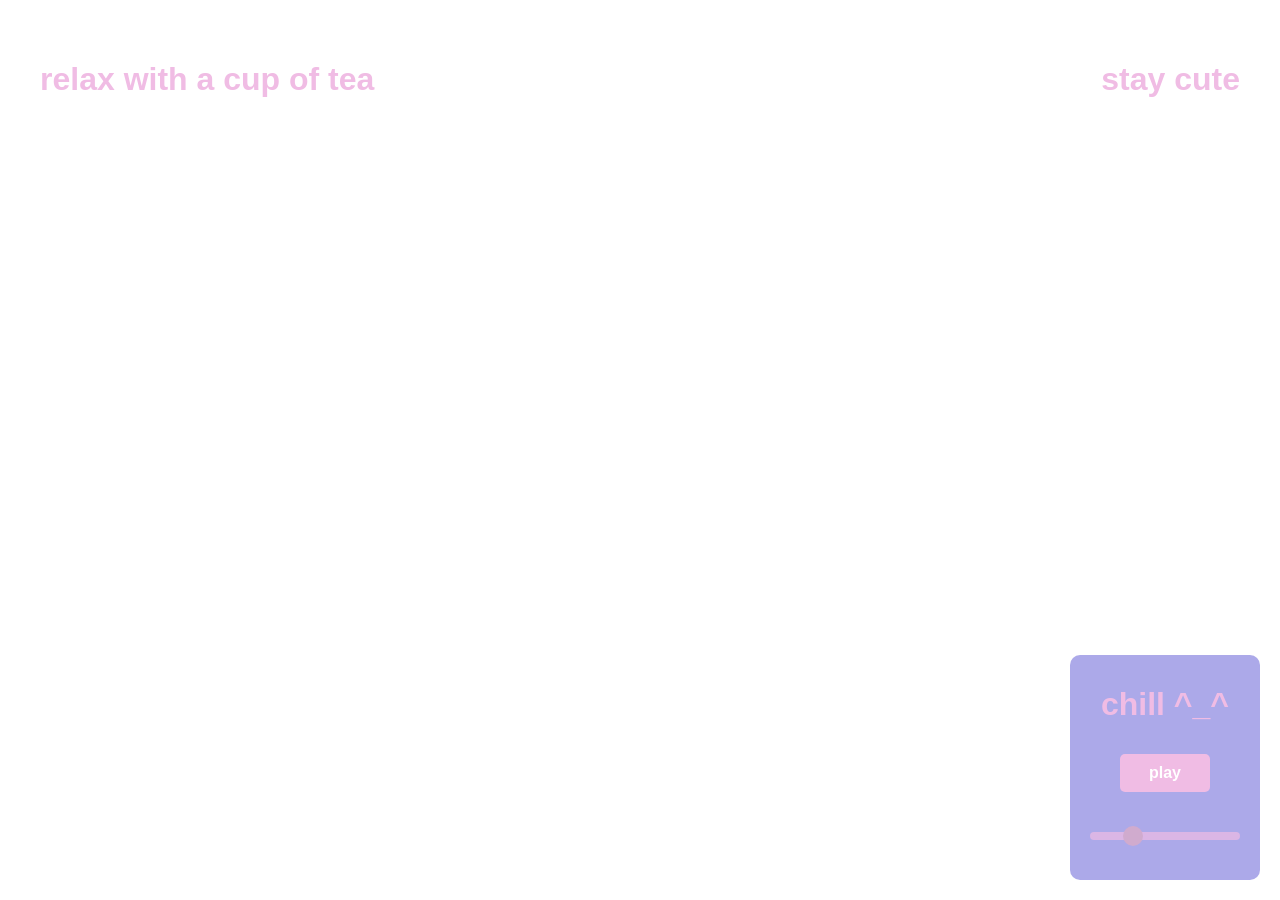
==== index.html @ 467987c0 "Create index.html" ====
<!DOCTYPE html>
<html lang="en">
<head>
    <meta charset="UTF-8">
    <meta name="viewport" content="width=device-width, initial-scale=1.0">
    <title>chill ^_^</title>
    <style>
        body {
            margin: 0;
            padding: 0;
            display: flex;
            justify-content: flex-end;
            align-items: flex-end;
            height: 100vh;
            background: url('https://i.pinimg.com/originals/fd/40/a4/fd40a4b8b151c4e432106576187d03c9.gif') no-repeat center center fixed;
            background-size: cover;
            font-family: Arial, sans-serif;
            color: white;
            box-sizing: border-box;
            position: relative;
        }
        .content {
            text-align: center;
            background: rgba(152, 148, 228, 0.8); 
            padding: 10px 20px 20px 20px; 
            margin: 20px;
            border-radius: 10px;
            display: flex;
            flex-direction: column;
            align-items: center;
        }
        .overlay-text {
            position: absolute;
            padding: 20px;
            color: #f0bce4;
        }
        .top-left {
            top: 20px;
            left: 20px;
        }
        .top-right {
            top: 20px;
            right: 20px;
        }
        h1 {
            margin-bottom: 20px;
            text-transform: lowercase;
            color: #f0bce4;
        }
        #playPauseBtn {
            width: 70px; 
            padding: 10px;
            border: none;
            border-radius: 5px;
            background-color: #f0bce4;
            color: white;
            font-size: 16px;
            cursor: pointer;
            text-align: center;
        }
        #playPauseBtn:hover {
            background-color: #e0acc4;
        }
        input[type=range] {
            -webkit-appearance: none;
            width: 150px;
            height: 8px;
            background: #f0bce4;
            border-radius: 5px; 
            outline: none;
            opacity: 0.7;
            margin: 20px 0; 
            -webkit-transition: .2s;
            transition: opacity .2s;
        }
        input[type=range]:hover {
            opacity: 1;
        }
        input[type=range]::-webkit-slider-thumb {
            -webkit-appearance: none;
            appearance: none;
            width: 20px;
            height: 20px;
            border-radius: 50%;
            background: #e0acc4;
            cursor: pointer;
        }
        input[type=range]::-moz-range-thumb {
            width: 20px;
            height: 20px;
            border-radius: 50%;
            background: #e0acc4;
            cursor: pointer;
        }
        iframe {
            display: none; 
        }
        @media (max-width: 768px) {
            body {
                justify-content: center; 
                align-items: flex-end; 
            }
            .overlay-text {
                width: 100%;
                text-align: center;
                padding: 10px; 
            }
            .top-right {
                top: 60px; 
                right: 0;
                left: 0;
                margin-top: 10px;
            }
            .top-left {
                right: 0;
                left: 0;
            }
            .content {
                position: absolute;
                bottom: 20px; 
                left: 50%;
                transform: translateX(-60%); 
                padding: 10px 10px 20px 10px; 
            }
        }
    </style>
</head>
<body>
    <div class="overlay-text top-left">
        <h1>relax with a cup of tea</h1>
    </div>
    <div class="overlay-text top-right">
        <h1>stay cute</h1>
    </div>
    <div class="content">
        <h1>chill ^_^</h1>
        <h1 id="playPauseBtn" style="cursor: pointer;">play</h1>
        <input id="volumeSlider" type="range" min="0" max="100" value="25">
        <iframe id="player" width="560" height="315" src="https://www.youtube.com/embed/s6oZ6LJeDws?enablejsapi=1" title="YouTube video player" allow="accelerometer; autoplay; clipboard-write; encrypted-media; gyroscope; picture-in-picture"></iframe>
    </div>

    <script>
        var tag = document.createElement('script');
        tag.src = "https://www.youtube.com/iframe_api";
        var firstScriptTag = document.getElementsByTagName('script')[0];
        firstScriptTag.parentNode.insertBefore(tag, firstScriptTag);

        var player;
        var isPlaying = false;

        function onYouTubeIframeAPIReady() {
            player = new YT.Player('player', {
                events: {
                    'onReady': onPlayerReady
                }
            });
        }

        function onPlayerReady(event) {
            var playPauseButton = document.getElementById("playPauseBtn");
            var volumeSlider = document.getElementById("volumeSlider");

            playPauseButton.addEventListener("click", function() {
                if (isPlaying) {
                    player.pauseVideo();
                    playPauseButton.textContent = "play";
                } else {
                    player.playVideo();
                    playPauseButton.textContent = "pause";
                }
                isPlaying = !isPlaying;
            });

            volumeSlider.addEventListener("input", function() {
                player.setVolume(volumeSlider.value);
            });
        }
    </script>
</body>
</html>
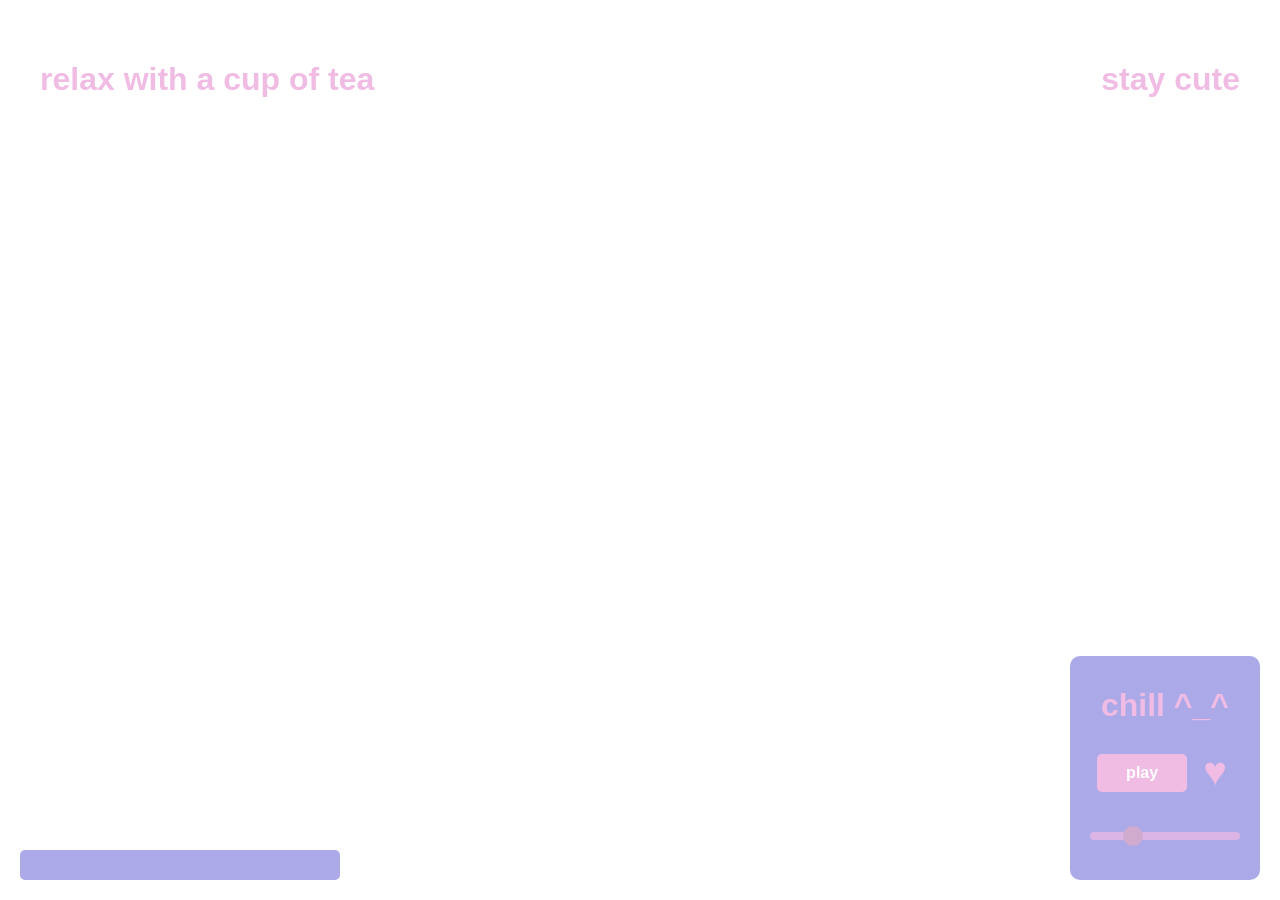
==== commit 9726720e: "Update index.html" ====
--- a/index.html
+++ b/index.html
@@ -46,6 +46,7 @@
             margin-bottom: 20px;
             text-transform: lowercase;
             color: #f0bce4;
+            font-weight: bold;
         }
         #playPauseBtn {
             width: 70px; 
@@ -57,19 +58,32 @@
             font-size: 16px;
             cursor: pointer;
             text-align: center;
+            margin-top: 10px;
         }
         #playPauseBtn:hover {
             background-color: #e0acc4;
+        }
+        #shuffleBtn {
+            font-size: 40px;
+            color: #f0bce4;
+            background: none;
+            border: none;
+            cursor: pointer;
+            margin-left: 10px;
+            padding-bottom: 15px;
+        }
+        #shuffleBtn:hover {
+            color: #e0acc4;
         }
         input[type=range] {
             -webkit-appearance: none;
             width: 150px;
             height: 8px;
             background: #f0bce4;
-            border-radius: 5px; 
+            border-radius: 5px;
             outline: none;
             opacity: 0.7;
-            margin: 20px 0; 
+            margin: 20px 0;
             -webkit-transition: .2s;
             transition: opacity .2s;
         }
@@ -93,20 +107,51 @@
             cursor: pointer;
         }
         iframe {
-            display: none; 
+            display: none;
+        }
+        .marquee-container {
+            position: absolute;
+            bottom: 20px;
+            left: 20px;
+            width: 300px;
+            height: 20px;
+            background: rgba(152, 148, 228, 0.8);
+            color: #f0bce4;
+            padding: 5px 10px;
+            border-radius: 5px;
+            overflow: hidden;
+            white-space: nowrap;
+        }
+        .marquee {
+            display: inline-block;
+            animation: marquee 20s linear infinite;
+            font-size: 16px;
+            font-weight: bold;
+        }
+        .marquee:hover {
+            animation-play-state: paused;
+            cursor: pointer;
+        }
+        @keyframes marquee {
+            0% {
+                transform: translateX(100%);
+            }
+            100% {
+                transform: translateX(-100%);
+            }
         }
         @media (max-width: 768px) {
             body {
-                justify-content: center; 
-                align-items: flex-end; 
+                justify-content: center;
+                align-items: flex-end;
             }
             .overlay-text {
                 width: 100%;
                 text-align: center;
-                padding: 10px; 
+                padding: 10px;
             }
             .top-right {
-                top: 60px; 
+                top: 60px;
                 right: 0;
                 left: 0;
                 margin-top: 10px;
@@ -117,10 +162,16 @@
             }
             .content {
                 position: absolute;
-                bottom: 20px; 
+                bottom: 20px;
                 left: 50%;
-                transform: translateX(-60%); 
-                padding: 10px 10px 20px 10px; 
+                transform: translateX(-55%);
+                padding: 10px 10px 20px 10px;
+            }
+            .marquee-container {
+                bottom: -10px;
+                left: 50%;
+                transform: translateX(-48%);
+                width: calc(100% - 40px);
             }
         }
     </style>
@@ -134,11 +185,16 @@
     </div>
     <div class="content">
         <h1>chill ^_^</h1>
-        <h1 id="playPauseBtn" style="cursor: pointer;">play</h1>
+        <div style="display: flex; align-items: center;">
+            <h1 id="playPauseBtn" style="cursor: pointer;">play</h1>
+            <button id="shuffleBtn">&#9829;</button>
+        </div>
         <input id="volumeSlider" type="range" min="0" max="100" value="25">
-        <iframe id="player" width="560" height="315" src="https://www.youtube.com/embed/s6oZ6LJeDws?enablejsapi=1" title="YouTube video player" allow="accelerometer; autoplay; clipboard-write; encrypted-media; gyroscope; picture-in-picture"></iframe>
-    </div>
-
+        <iframe id="player" width="560" height="315" src="https://www.youtube.com/embed/videoseries?si=zeZ79GLiEkB413gh&amp;list=PLVYMPoFPMt6AmUrMb9AJ2Zss8uFzlE6ZH&enablejsapi=1&loop=1" title="YouTube video player" allow="accelerometer; autoplay; clipboard-write; encrypted-media; gyroscope; picture-in-picture"></iframe>
+    </div>
+    <div class="marquee-container" id="marqueecon">
+        <div class="marquee" id="currentVideoTitle"></div>
+    </div>
     <script>
         var tag = document.createElement('script');
         tag.src = "https://www.youtube.com/iframe_api";
@@ -147,18 +203,29 @@
 
         var player;
         var isPlaying = false;
+        var totalVideos = 0;
+        var playedVideos = [];
 
         function onYouTubeIframeAPIReady() {
             player = new YT.Player('player', {
                 events: {
-                    'onReady': onPlayerReady
+                    'onReady': onPlayerReady,
+                    'onStateChange': onPlayerStateChange
                 }
             });
         }
 
         function onPlayerReady(event) {
             var playPauseButton = document.getElementById("playPauseBtn");
+            var shuffleButton = document.getElementById("shuffleBtn");
             var volumeSlider = document.getElementById("volumeSlider");
+            var currentVideoTitle = document.getElementById("currentVideoTitle");
+
+            
+            totalVideos = player.getPlaylist().length;
+
+            
+            player.setLoop(true);
 
             playPauseButton.addEventListener("click", function() {
                 if (isPlaying) {
@@ -171,9 +238,37 @@
                 isPlaying = !isPlaying;
             });
 
+            shuffleButton.addEventListener("click", function() {
+                
+                if (playedVideos.length === totalVideos) {
+                    playedVideos = []; 
+                }
+                var remainingVideos = Array.from(Array(totalVideos).keys()).filter(i => !playedVideos.includes(i));
+                var randomIndex = remainingVideos[Math.floor(Math.random() * remainingVideos.length)];
+                player.playVideoAt(randomIndex);
+                playedVideos.push(randomIndex);
+            });
+
             volumeSlider.addEventListener("input", function() {
                 player.setVolume(volumeSlider.value);
             });
+
+            marqueecon.addEventListener("click", function() {
+                var videoData = player.getVideoData();
+                var videoUrl = `https://www.youtube.com/watch?v=${videoData.video_id}`;
+                window.open(videoUrl, '_blank');
+            });
+        }
+
+        function onPlayerStateChange(event) {
+            if (event.data == YT.PlayerState.PLAYING && !isPlaying) {
+                isPlaying = true;
+                document.getElementById("playPauseBtn").textContent = "pause";
+            }
+            if (event.data == YT.PlayerState.PLAYING || event.data == YT.PlayerState.PAUSED) {
+                var videoData = player.getVideoData();
+                document.getElementById("currentVideoTitle").textContent = videoData.title;
+            }
         }
     </script>
 </body>
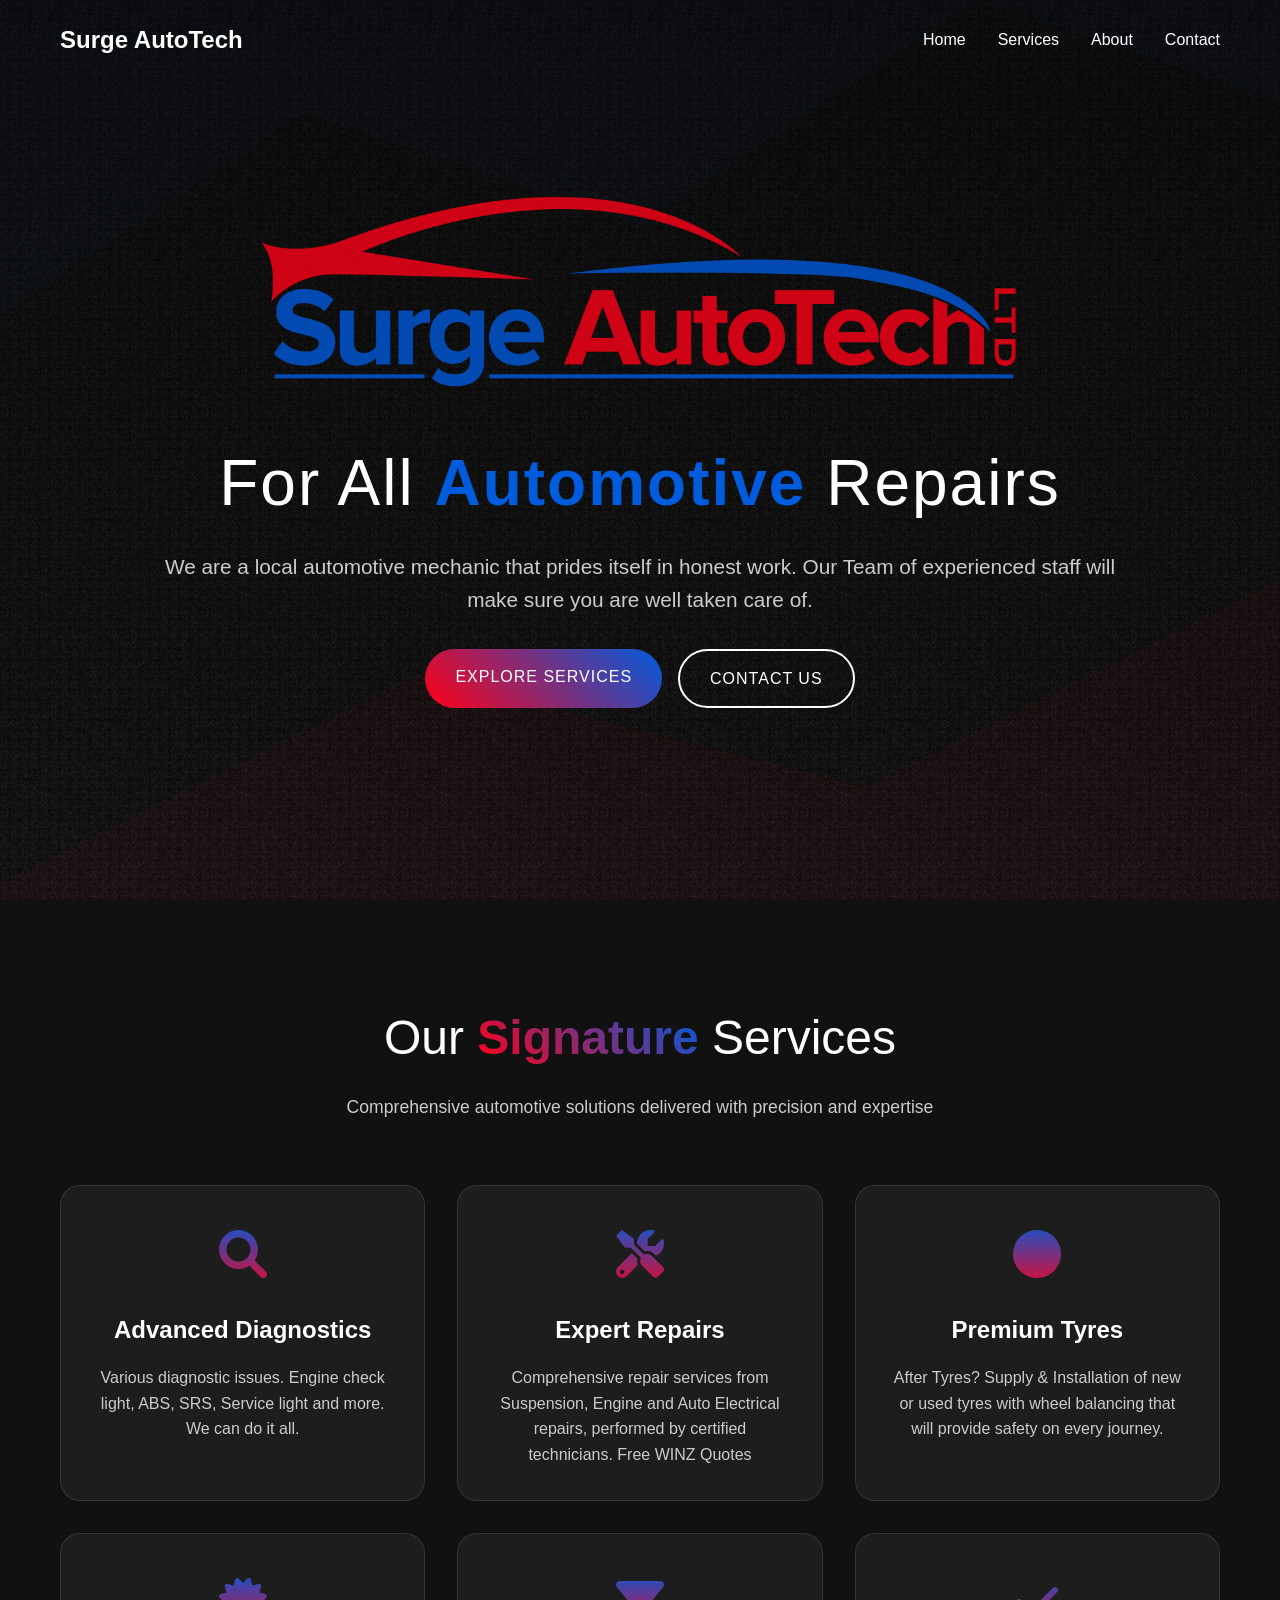
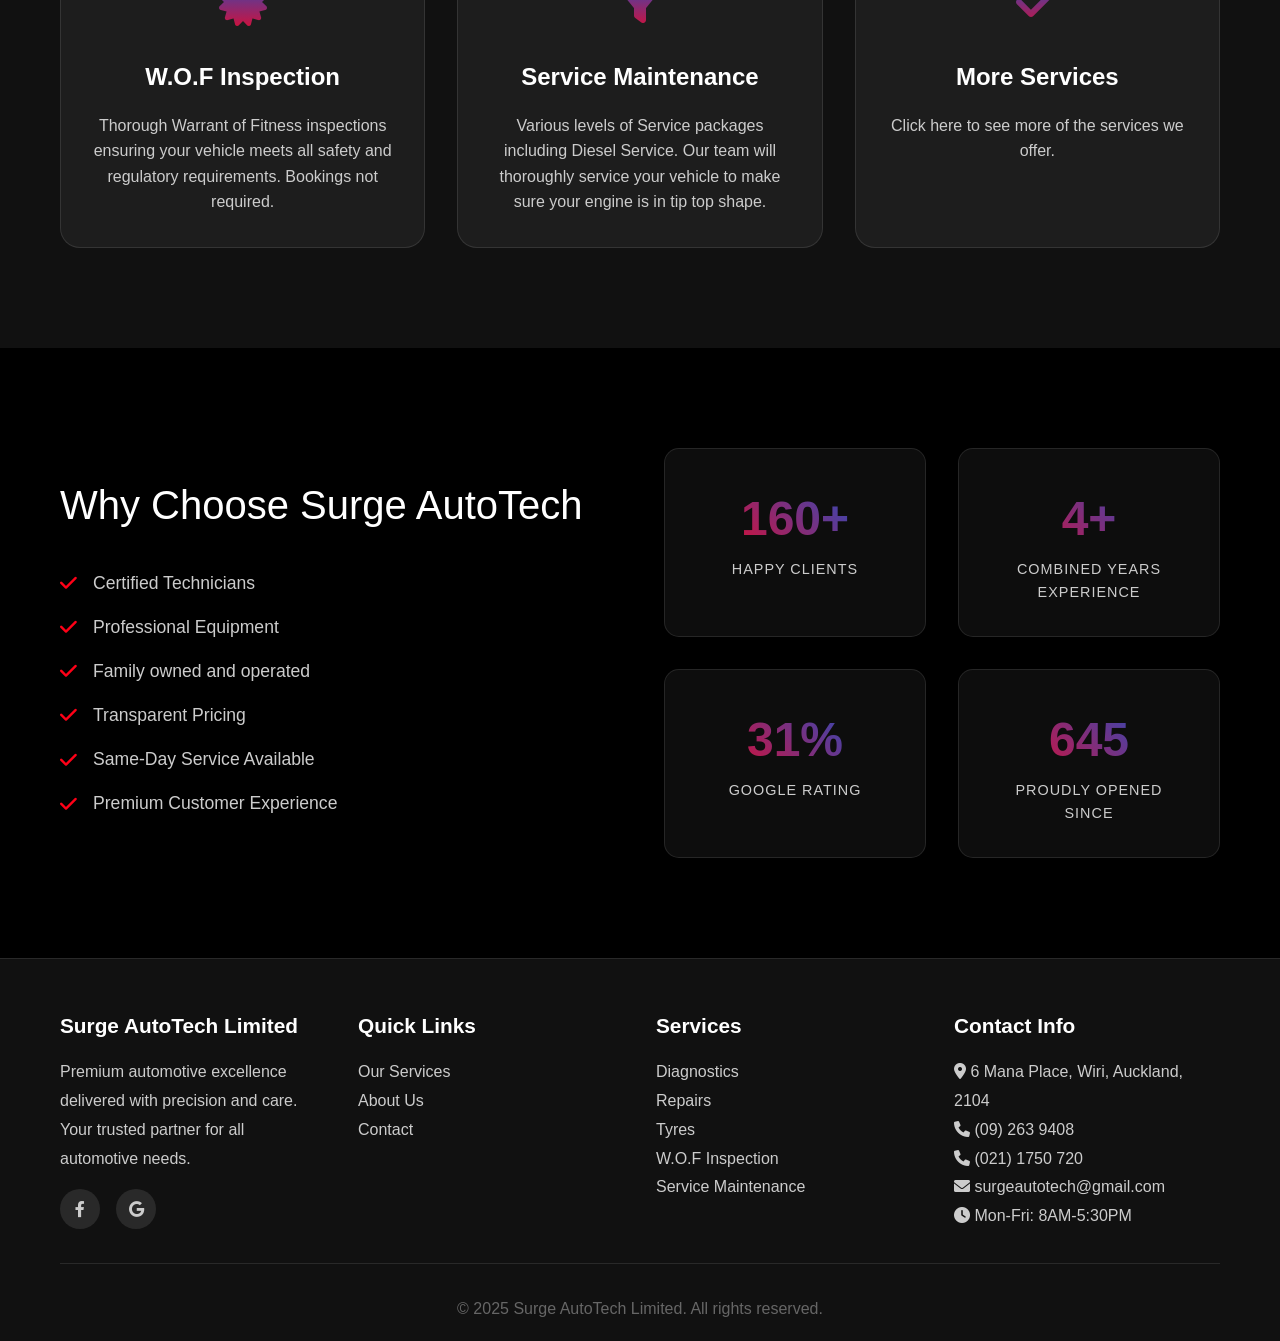
==== commit b2d564a0: "Add files via upload" ====
--- a/index.html
+++ b/index.html
@@ -3,273 +3,823 @@
 <head>
     <meta charset="UTF-8">
     <meta name="viewport" content="width=device-width, initial-scale=1.0">
-    <title>chill ^_^</title>
+    <title>Surge AutoTech Limited</title>
+    <link href="https://cdnjs.cloudflare.com/ajax/libs/font-awesome/6.0.0/css/all.min.css" rel="stylesheet">
     <style>
-        body {
+        * {
             margin: 0;
             padding: 0;
+            box-sizing: border-box;
+        }
+
+        body {
+            font-family: 'Arial', sans-serif;
+            line-height: 1.6;
+            color: #333;
+            background: #000;
+            overflow-x: hidden;
+        }
+
+        /* Header & Navigation */
+        .header {
+            position: fixed;
+            top: 0;
+            width: 100%;
+            z-index: 1000;
+            transition: all 0.3s ease;
+        }
+
+        .header.scrolled {
+            backdrop-filter: blur(10px);
+            box-shadow: 0 2px 20px rgba(255, 0, 23, 0.3);
+        }
+
+        .nav-container {
+            max-width: 1200px;
+            margin: 0 auto;
+            padding: 0 20px;
             display: flex;
-            justify-content: flex-end;
-            align-items: flex-end;
+            justify-content: space-between;
+            align-items: center;
+            height: 80px;
+        }
+
+        .logo {
+            font-size: 1.5rem;
+            font-weight: bold;
+            color: #fff;
+            text-decoration: none;
+            background:#FFFFFF;
+            -webkit-background-clip: text;
+            -webkit-text-fill-color: transparent;
+            background-clip: text;
+        }
+
+        .nav-menu {
+            display: flex;
+            list-style: none;
+            gap: 2rem;
+            transition: all 0.3s ease;
+        }
+
+        .nav-menu a {
+            color: #fff;
+            text-decoration: none;
+            font-weight: 500;
+            transition: all 0.3s ease;
+            position: relative;
+        }
+
+        .nav-menu a:hover {
+            color: #ff0017;
+        }
+
+        .nav-menu a::after {
+            content: '';
+            position: absolute;
+            bottom: -5px;
+            left: 0;
+            width: 0;
+            height: 2px;
+            background: linear-gradient(45deg, #ff0017, #005bdd);
+            transition: width 0.3s ease;
+        }
+
+        .nav-menu a:hover::after {
+            width: 100%;
+        }
+
+        .mobile-menu-btn {
+            display: none;
+            color: #fff;
+            font-size: 1.5rem;
+            cursor: pointer;
+            z-index: 1001;
+        }
+
+        /* Hero Section */
+
+        .hero {
             height: 100vh;
-            background: url('https://i.pinimg.com/originals/fd/40/a4/fd40a4b8b151c4e432106576187d03c9.gif') no-repeat center center fixed;
-            background-size: cover;
-            font-family: Arial, sans-serif;
-            color: white;
-            box-sizing: border-box;
+            background: 
+                linear-gradient(rgba(0, 0, 0, 0.7), rgba(0, 0, 0, 0.5)),
+                url('data:image/svg+xml,<svg xmlns="http://www.w3.org/2000/svg" width="200" height="200"><defs><filter id="noise"><feTurbulence type="turbulence" baseFrequency="0.9" numOctaves="4" stitchTiles="stitch"/><feColorMatrix type="saturate" values="0"/></filter></defs><rect width="100%" height="100%" filter="url(%23noise)" opacity="0.5"/></svg>'),
+                url('data:image/svg+xml,<svg xmlns="http://www.w3.org/2000/svg" viewBox="0 0 1200 800"><rect fill="%23111" width="1200" height="800"/><polygon fill="%23ff0017" opacity="0.1" points="0,800 400,600 800,700 1200,500 1200,800"/><polygon fill="%23005bdd" opacity="0.1" points="0,300 300,100 600,200 900,0 1200,100 1200,0 0,0"/></svg>');
+            background-size: cover, 200px 200px, cover;
+            background-position: center, 0 0, center;
+            background-repeat: no-repeat, repeat, no-repeat;
+            display: flex;
+            align-items: center;
+            justify-content: center;
+            text-align: center;
             position: relative;
         }
-        .content {
+
+        .hero-content {
+            max-width: 1000px;
+            padding: 0 20px;
+            animation: fadeInUp 1s ease;
+        }
+
+        .hero-logo {
+            width: 765px;
+            height: 200px;
+            max-width: 90%;
+            height: auto;
+            margin-bottom: 2rem;
+            object-fit: contain;
+            opacity: 0.8;
+        }
+
+        .hero h1 {
+            font-size: 4rem;
+            color: #fff;
+            margin-bottom: 1rem;
+            font-weight: 300;
+            letter-spacing: 2px;
+        }
+
+        .hero .highlight {
+            background:#005bdd;
+            -webkit-background-clip: text;
+            -webkit-text-fill-color: transparent;
+            background-clip: text;
+            font-weight: bold;
+        }
+
+        .hero p {
+            font-size: 1.3rem;
+            color: #ccc;
+            margin-bottom: 2rem;
+            font-weight: 300;
+        }
+
+        .cta-buttons {
+            display: flex;
+            gap: 1rem;
+            justify-content: center;
+            flex-wrap: wrap;
+        }
+
+        .btn {
+            padding: 15px 30px;
+            text-decoration: none;
+            font-weight: 500;
+            border-radius: 50px;
+            transition: all 0.3s ease;
+            display: inline-block;
+            text-transform: uppercase;
+            letter-spacing: 1px;
+            position: relative;
+            overflow: hidden;
+        }
+
+        .btn-primary {
+            background: linear-gradient(45deg, #ff0017, #005bdd);
+            color: #fff;
+            border: none;
+        }
+
+        .btn-primary:hover {
+            transform: translateY(-3px);
+            box-shadow: 0 10px 30px rgba(255, 0, 23, 0.4);
+        }
+
+        .btn-secondary {
+            background: transparent;
+            color: #fff;
+            border: 2px solid #fff;
+        }
+
+        .btn-secondary:hover {
+            background: #fff;
+            color: #000;
+            transform: translateY(-3px);
+        }
+
+        /* Services Preview Section */
+        .services-preview {
+            padding: 100px 0;
+            background: #111;
+        }
+
+        .container {
+            max-width: 1200px;
+            margin: 0 auto;
+            padding: 0 20px;
+        }
+
+        .section-title {
             text-align: center;
-            background: rgba(152, 148, 228, 0.8); 
-            padding: 10px 20px 20px 20px; 
-            margin: 20px;
-            border-radius: 10px;
+            margin-bottom: 4rem;
+        }
+
+        .section-title h2 {
+            font-size: 3rem;
+            color: #fff;
+            font-weight: 300;
+            margin-bottom: 1rem;
+        }
+
+        .section-title .highlight {
+            background: linear-gradient(45deg, #ff0017, #005bdd);
+            -webkit-background-clip: text;
+            -webkit-text-fill-color: transparent;
+            background-clip: text;
+            font-weight: bold;
+        }
+
+        .section-title p {
+            color: #ccc;
+            font-size: 1.1rem;
+        }
+
+        .services-grid {
+            display: grid;
+            grid-template-columns: repeat(auto-fit, minmax(280px, 1fr));
+            gap: 2rem;
+            margin-top: 3rem;
+        }
+
+        .service-card {
+            background: rgba(255, 255, 255, 0.05);
+            border-radius: 20px;
+            padding: 2rem;
+            text-align: center;
+            transition: all 0.3s ease;
+            border: 1px solid rgba(255, 255, 255, 0.1);
+            position: relative;
+            overflow: hidden;
+        }
+
+        .service-card::before {
+            content: '';
+            position: absolute;
+            top: 0;
+            left: -100%;
+            width: 100%;
+            height: 100%;
+            background: linear-gradient(90deg, transparent, rgba(255, 0, 23, 0.1), transparent);
+            transition: left 0.5s ease;
+        }
+
+        .service-card:hover::before {
+            left: 100%;
+        }
+
+        .service-card:hover {
+            transform: translateY(-10px);
+            box-shadow: 0 20px 40px rgba(255, 0, 23, 0.2);
+            border-color: rgba(255, 0, 23, 0.3);
+        }
+
+        .service-icon {
+            font-size: 3rem;
+            margin-bottom: 1rem;
+            background: linear-gradient(360deg, #ff0017, #005bdd);
+            -webkit-background-clip: text;
+            -webkit-text-fill-color: transparent;
+            background-clip: text;
+        }
+
+        .service-card h3 {
+            color: #fff;
+            font-size: 1.5rem;
+            margin-bottom: 1rem;
+            font-weight: 600;
+        }
+
+        .service-card p {
+            color: #ccc;
+            line-height: 1.6;
+        }
+
+        /* Features Section */
+        .features {
+            padding: 100px 0;
+            background: #000;
+        }
+
+        .features-grid {
+            display: grid;
+            grid-template-columns: repeat(auto-fit, minmax(300px, 1fr));
+            gap: 3rem;
+            align-items: center;
+        }
+
+        .features-content h2 {
+            font-size: 2.5rem;
+            color: #fff;
+            margin-bottom: 2rem;
+            font-weight: 300;
+        }
+
+        .features-list {
+            list-style: none;
+        }
+
+        .features-list li {
+            color: #ccc;
+            margin-bottom: 1rem;
             display: flex;
-            flex-direction: column;
             align-items: center;
-        }
-        .overlay-text {
-            position: absolute;
-            padding: 20px;
-            color: #f0bce4;
-        }
-        .top-left {
-            top: 20px;
-            left: 20px;
-        }
-        .top-right {
-            top: 20px;
-            right: 20px;
-        }
-        h1 {
-            margin-bottom: 20px;
-            text-transform: lowercase;
-            color: #f0bce4;
+            font-size: 1.1rem;
+        }
+
+        .features-list i {
+            color: #ff0017;
+            margin-right: 1rem;
+            font-size: 1.2rem;
+        }
+
+        .features-visual {
+            text-align: center;
+        }
+
+        .stats-grid {
+            display: grid;
+            grid-template-columns: repeat(2, 1fr);
+            gap: 2rem;
+        }
+
+        .stat-item {
+            text-align: center;
+            padding: 2rem;
+            background: rgba(255, 255, 255, 0.05);
+            border-radius: 15px;
+            border: 1px solid rgba(255, 255, 255, 0.1);
+        }
+
+        .stat-number {
+            font-size: 3rem;
             font-weight: bold;
-        }
-        #playPauseBtn {
-            width: 70px; 
-            padding: 10px;
-            border: none;
-            border-radius: 5px;
-            background-color: #f0bce4;
-            color: white;
-            font-size: 16px;
-            cursor: pointer;
+            background: linear-gradient(45deg, #ff0017, #005bdd);
+            -webkit-background-clip: text;
+            -webkit-text-fill-color: transparent;
+            background-clip: text;
+        }
+
+        .stat-label {
+            color: #ccc;
+            font-size: 0.9rem;
+            text-transform: uppercase;
+            letter-spacing: 1px;
+        }
+
+        /* Footer */
+        .footer {
+            background: #111;
+            padding: 50px 0 20px;
+            border-top: 1px solid rgba(255, 255, 255, 0.1);
+        }
+
+        .footer-content {
+            display: grid;
+            grid-template-columns: repeat(auto-fit, minmax(250px, 1fr));
+            gap: 2rem;
+            margin-bottom: 2rem;
+        }
+
+        .footer-section h3 {
+            color: #fff;
+            margin-bottom: 1rem;
+            font-size: 1.3rem;
+        }
+
+        .footer-section p, .footer-section a {
+            color: #ccc;
+            text-decoration: none;
+            line-height: 1.8;
+        }
+
+        .footer-section a:hover {
+            color: #ff0017;
+        }
+
+        .social-links {
+            display: flex;
+            gap: 1rem;
+            margin-top: 1rem;
+        }
+
+        .social-links a {
+            width: 40px;
+            height: 40px;
+            background: rgba(255, 255, 255, 0.1);
+            border-radius: 50%;
+            display: flex;
+            align-items: center;
+            justify-content: center;
+            transition: all 0.3s ease;
+        }
+
+        .social-links a:hover {
+            background: linear-gradient(45deg, #ff0017, #005bdd);
+            transform: translateY(-3px);
+        }
+
+        .footer-bottom {
             text-align: center;
-            margin-top: 10px;
-        }
-        #playPauseBtn:hover {
-            background-color: #e0acc4;
-        }
-        #shuffleBtn {
-            font-size: 40px;
-            color: #f0bce4;
-            background: none;
-            border: none;
-            cursor: pointer;
-            margin-left: 10px;
-            padding-bottom: 15px;
-        }
-        #shuffleBtn:hover {
-            color: #e0acc4;
-        }
-        input[type=range] {
-            -webkit-appearance: none;
-            width: 150px;
-            height: 8px;
-            background: #f0bce4;
-            border-radius: 5px;
-            outline: none;
-            opacity: 0.7;
-            margin: 20px 0;
-            -webkit-transition: .2s;
-            transition: opacity .2s;
-        }
-        input[type=range]:hover {
-            opacity: 1;
-        }
-        input[type=range]::-webkit-slider-thumb {
-            -webkit-appearance: none;
-            appearance: none;
-            width: 20px;
-            height: 20px;
-            border-radius: 50%;
-            background: #e0acc4;
-            cursor: pointer;
-        }
-        input[type=range]::-moz-range-thumb {
-            width: 20px;
-            height: 20px;
-            border-radius: 50%;
-            background: #e0acc4;
-            cursor: pointer;
-        }
-        iframe {
-            display: none;
-        }
-        .marquee-container {
-            position: absolute;
-            bottom: 20px;
-            left: 20px;
-            width: 300px;
-            height: 20px;
-            background: rgba(152, 148, 228, 0.8);
-            color: #f0bce4;
-            padding: 5px 10px;
-            border-radius: 5px;
-            overflow: hidden;
-            white-space: nowrap;
-        }
-        .marquee {
-            display: inline-block;
-            animation: marquee 20s linear infinite;
-            font-size: 16px;
-            font-weight: bold;
-        }
-        .marquee:hover {
-            animation-play-state: paused;
-            cursor: pointer;
-        }
-        @keyframes marquee {
-            0% {
-                transform: translateX(100%);
-            }
-            100% {
-                transform: translateX(-100%);
-            }
-        }
+            padding-top: 2rem;
+            border-top: 1px solid rgba(255, 255, 255, 0.1);
+            color: #666;
+        }
+
+        /* Animations */
+        @keyframes fadeInUp {
+            from {
+                opacity: 0;
+                transform: translateY(30px);
+            }
+            to {
+                opacity: 1;
+                transform: translateY(0);
+            }
+        }
+
+        /* Mobile Responsiveness */
         @media (max-width: 768px) {
-            body {
-                justify-content: center;
-                align-items: flex-end;
-            }
-            .overlay-text {
-                width: 100%;
+            .mobile-menu-btn {
+                display: block;
+            }
+
+            .nav-menu {
+                position: absolute;
+                top: 80px;
+                left: 0;
+                right: 0;
+                background: rgba(0, 0, 0, 0.98);
+                backdrop-filter: blur(10px);
+                flex-direction: column;
+                padding: 20px;
+                gap: 0;
+                border-top: 1px solid rgba(255, 255, 255, 0.1);
+                transform: translateY(-100%);
+                opacity: 0;
+                visibility: hidden;
+                transition: all 0.3s ease;
+            }
+
+            .nav-menu.active {
+                transform: translateY(0);
+                opacity: 1;
+                visibility: visible;
+            }
+
+            .nav-menu li {
+                margin: 0;
+                border-bottom: 1px solid rgba(255, 255, 255, 0.1);
+            }
+
+            .nav-menu li:last-child {
+                border-bottom: none;
+            }
+
+            .nav-menu li a {
+                display: block;
+                padding: 15px 0;
+                font-size: 1.1rem;
+            }
+
+            .hero h1 {
+                font-size: 2.5rem;
+            }
+
+            .hero p {
+                font-size: 1.1rem;
+            }
+
+            .section-title h2 {
+                font-size: 2rem;
+            }
+
+            .cta-buttons {
+                flex-direction: column;
+                align-items: center;
+            }
+
+            .btn {
+                width: 250px;
                 text-align: center;
-                padding: 10px;
-            }
-            .top-right {
-                top: 60px;
-                right: 0;
-                left: 0;
-                margin-top: 10px;
-            }
-            .top-left {
-                right: 0;
-                left: 0;
-            }
-            .content {
-                position: absolute;
-                bottom: 20px;
-                left: 50%;
-                transform: translateX(-55%);
-                padding: 10px 10px 20px 10px;
-            }
-            .marquee-container {
-                bottom: -10px;
-                left: 50%;
-                transform: translateX(-48%);
-                width: calc(100% - 40px);
+            }
+
+            .stats-grid {
+                grid-template-columns: 1fr;
+            }
+
+            .hero-logo {
+                width: 80%;
+                max-width: 400px;
+                margin-bottom: 1.5rem;
+            }
+        }
+
+        @media (max-width: 480px) {
+            .nav-container {
+                padding: 0 15px;
+            }
+
+            .hero h1 {
+                font-size: 2rem;
+            }
+
+            .service-card, .stat-item {
+                padding: 1.5rem;
             }
         }
     </style>
 </head>
 <body>
-    <div class="overlay-text top-left">
-        <h1>relax with a cup of tea</h1>
-    </div>
-    <div class="overlay-text top-right">
-        <h1>stay cute</h1>
-    </div>
-    <div class="content">
-        <h1>chill ^_^</h1>
-        <div style="display: flex; align-items: center;">
-            <h1 id="playPauseBtn" style="cursor: pointer;">play</h1>
-            <button id="shuffleBtn">&#9829;</button>
+    <!-- Header -->
+    <header class="header" id="header">
+        <nav class="nav-container">
+            <a href="#home" class="logo">Surge AutoTech</a>
+            <ul class="nav-menu">
+                <li><a href="#home">Home</a></li>
+                <li><a href="services.html">Services</a></li>
+                <li><a href="about.html">About</a></li>
+                <li><a href="contact.html">Contact</a></li>
+            </ul>
+            <div class="mobile-menu-btn">
+                <i class="fas fa-bars"></i>
+            </div>
+        </nav>
+    </header>
+
+    <!-- Hero Section -->
+    <section class="hero" id="home">
+        <div class="hero-content">
+            <img src="logo.png" alt="Surge AutoTech Limited Logo" class="hero-logo">
+            <h1>For All <span class="highlight">Automotive</span> Repairs</h1>
+            <p>We are a local automotive mechanic that prides itself in honest work. Our Team of experienced staff will make sure you are well taken care of.</p>
+            <div class="cta-buttons">
+                <a href="#services" class="btn btn-primary">Explore Services</a>
+                <a href="contact.html" class="btn btn-secondary">Contact Us</a>
+            </div>
         </div>
-        <input id="volumeSlider" type="range" min="0" max="100" value="25">
-        <iframe id="player" width="560" height="315" src="https://www.youtube.com/embed/videoseries?si=zeZ79GLiEkB413gh&amp;list=PLVYMPoFPMt6AmUrMb9AJ2Zss8uFzlE6ZH&enablejsapi=1&loop=1" title="YouTube video player" allow="accelerometer; autoplay; clipboard-write; encrypted-media; gyroscope; picture-in-picture"></iframe>
-    </div>
-    <div class="marquee-container" id="marqueecon">
-        <div class="marquee" id="currentVideoTitle"></div>
-    </div>
+    </section>
+
+    <!-- Services Preview -->
+    <section class="services-preview" id="services">
+        <div class="container">
+            <div class="section-title">
+                <h2>Our <span class="highlight">Signature</span> Services</h2>
+                <p>Comprehensive automotive solutions delivered with precision and expertise</p>
+            </div>
+            
+            <div class="services-grid">
+                <div class="service-card">
+                    <div class="service-icon">
+                        <i class="fas fa-search"></i>
+                    </div>
+                    <h3>Advanced Diagnostics</h3>
+                    <p>Various diagnostic issues. Engine check light, ABS, SRS, Service light and more. We can do it all.</p>
+                </div>
+                
+                <div class="service-card">
+                    <div class="service-icon">
+                        <i class="fas fa-tools"></i>
+                    </div>
+                    <h3>Expert Repairs</h3>
+                    <p>Comprehensive repair services from Suspension, Engine and Auto Electrical repairs, performed by certified technicians. Free WINZ Quotes</p>
+                </div>
+                
+                <div class="service-card">
+                    <div class="service-icon">
+                        <i class="fas fa-circle"></i>
+                    </div>
+                    <h3>Premium Tyres</h3>
+                    <p>After Tyres? Supply & Installation of new or used tyres with wheel balancing that will provide safety on every journey.</p>
+                </div>
+                
+                <div class="service-card">
+                    <div class="service-icon">
+                        <i class="fas fa-certificate"></i>
+                    </div>
+                    <h3>W.O.F Inspection</h3>
+                    <p>Thorough Warrant of Fitness inspections ensuring your vehicle meets all safety and regulatory requirements. Bookings not required.</p>
+                </div>
+                <div class="service-card">
+                    <div class="service-icon">
+                        <i class="fas fa-filter"></i>
+                    </div>
+                    <h3>Service Maintenance</h3>
+                    <p>Various levels of Service packages including Diesel Service. Our team will thoroughly service your vehicle to make sure your engine is in tip top shape.</p>
+                </div>
+                <div class="service-card">
+                    <div class="service-icon">
+                        <i class="fas fa-check"></i>
+                    </div>
+                    <h3><a href="services.html" style="color: inherit; text-decoration: none;">More Services</a></h3>
+                    <p><a href="services.html" style="color: inherit; text-decoration: none;">Click here to see more of the services we offer.</a></p>
+                </div>
+            </div>
+        </div>
+    </section>
+
+    <!-- Features Section -->
+    <section class="features">
+        <div class="container">
+            <div class="features-grid">
+                <div class="features-content">
+                    <h2>Why Choose <span class="highlight">Surge AutoTech</span></h2>
+                    <ul class="features-list">
+                        <li><i class="fas fa-check"></i> Certified Technicians</li>
+                        <li><i class="fas fa-check"></i> Professional Equipment</li>
+                        <li><i class="fas fa-check"></i> Family owned and operated</li>
+                        <li><i class="fas fa-check"></i> Transparent Pricing</li>
+                        <li><i class="fas fa-check"></i> Same-Day Service Available</li>
+                        <li><i class="fas fa-check"></i> Premium Customer Experience</li>
+                    </ul>
+                </div>
+                
+                <div class="features-visual">
+                    <div class="stats-grid">
+                        <div class="stat-item">
+                            <div class="stat-number">500+</div>
+                            <div class="stat-label">Happy Clients</div>
+                        </div>
+                        <div class="stat-item">
+                            <div class="stat-number">15+</div>
+                            <div class="stat-label">Combined Years Experience</div>
+                        </div>
+                        <div class="stat-item">
+                            <div class="stat-number">98%</div>
+                            <div class="stat-label">Google Rating</div>
+                        </div>
+                        <div class="stat-item">
+                            <div class="stat-number">2018</div>
+                            <div class="stat-label">Proudly opened since</div>
+                        </div>
+                    </div>
+                </div>
+            </div>
+        </div>
+    </section>
+
+    <!-- Footer -->
+    <footer class="footer">
+        <div class="container">
+            <div class="footer-content">
+                <div class="footer-section">
+                    <h3>Surge AutoTech Limited</h3>
+                    <p>Premium automotive excellence delivered with precision and care. Your trusted partner for all automotive needs.</p>
+                    <div class="social-links">
+                        <a href="https://www.facebook.com/SurgeAutoTech/"><i class="fab fa-facebook-f"></i></a>
+                        <a href="https://g.co/kgs/To5rhvo"><i class="fab fa-google"></i></a>
+                    </div>
+                </div>
+                
+                <div class="footer-section">
+                    <h3>Quick Links</h3>
+                    <p><a href="services.html">Our Services</a></p>
+                    <p><a href="about.html">About Us</a></p>
+                    <p><a href="contact.html">Contact</a></p>
+                </div>
+                
+                <div class="footer-section">
+                    <h3>Services</h3>
+                    <p><a href="index.html#services">Diagnostics</a></p>
+                    <p><a href="index.html#services">Repairs</a></p>
+                    <p><a href="index.html#services">Tyres</a></p>
+                    <p><a href="index.html#services">W.O.F Inspection</a></p>
+                    <p><a href="index.html#services">Service Maintenance</a></p>
+                </div>
+                
+                <div class="footer-section">
+                    <h3>Contact Info</h3>
+                    <p><i class="fas fa-map-marker-alt"></i> 6 Mana Place, Wiri, Auckland, 2104</p>
+                    <p><i class="fas fa-phone"></i> (09) 263 9408</p>
+                    <p><i class="fas fa-phone"></i> (021) 1750 720</p>
+                    <p><i class="fas fa-envelope"></i> surgeautotech@gmail.com</p>
+                    <p><i class="fas fa-clock"></i> Mon-Fri: 8AM-5:30PM</p>
+                </div>
+            </div>
+            
+            <div class="footer-bottom">
+                <p>&copy; 2025 Surge AutoTech Limited. All rights reserved.</p>
+            </div>
+        </div>
+    </footer>
+
     <script>
-        var tag = document.createElement('script');
-        tag.src = "https://www.youtube.com/iframe_api";
-        var firstScriptTag = document.getElementsByTagName('script')[0];
-        firstScriptTag.parentNode.insertBefore(tag, firstScriptTag);
-
-        var player;
-        var isPlaying = false;
-        var totalVideos = 0;
-        var playedVideos = [];
-
-        function onYouTubeIframeAPIReady() {
-            player = new YT.Player('player', {
-                events: {
-                    'onReady': onPlayerReady,
-                    'onStateChange': onPlayerStateChange
+        // Header scroll effect
+        window.addEventListener('scroll', () => {
+            const header = document.getElementById('header');
+            if (window.scrollY > 100) {
+                header.classList.add('scrolled');
+            } else {
+                header.classList.remove('scrolled');
+            }
+        });
+
+        // Smooth scrolling for navigation links
+        document.querySelectorAll('a[href^="#"]').forEach(anchor => {
+            anchor.addEventListener('click', function (e) {
+                e.preventDefault();
+                const target = document.querySelector(this.getAttribute('href'));
+                if (target) {
+                    target.scrollIntoView({
+                        behavior: 'smooth',
+                        block: 'start'
+                    });
                 }
             });
-        }
-
-        function onPlayerReady(event) {
-            var playPauseButton = document.getElementById("playPauseBtn");
-            var shuffleButton = document.getElementById("shuffleBtn");
-            var volumeSlider = document.getElementById("volumeSlider");
-            var currentVideoTitle = document.getElementById("currentVideoTitle");
-
+        });
+
+        // Fixed Mobile menu toggle
+        const mobileMenuBtn = document.querySelector('.mobile-menu-btn');
+        const navMenu = document.querySelector('.nav-menu');
+
+        if (mobileMenuBtn && navMenu) {
+            mobileMenuBtn.addEventListener('click', () => {
+                navMenu.classList.toggle('active');
+            });
+
+            // Close menu when clicking on a link
+            navMenu.querySelectorAll('a').forEach(link => {
+                link.addEventListener('click', () => {
+                    navMenu.classList.remove('active');
+                });
+            });
+
+            // Close menu when clicking outside
+            document.addEventListener('click', (e) => {
+                if (!mobileMenuBtn.contains(e.target) && !navMenu.contains(e.target)) {
+                    navMenu.classList.remove('active');
+                }
+            });
+        }
+
+        // Service cards hover effects
+        const serviceCards = document.querySelectorAll('.service-card');
+        serviceCards.forEach(card => {
+            card.addEventListener('mouseenter', () => {
+                card.style.transform = 'translateY(-10px) scale(1.02)';
+            });
             
-            totalVideos = player.getPlaylist().length;
-
+            card.addEventListener('mouseleave', () => {
+                card.style.transform = 'translateY(0) scale(1)';
+            });
+        });
+
+        // Stats counter animation
+        const observerOptions = {
+            threshold: 0.5,
+            rootMargin: '0px 0px -100px 0px'
+        };
+
+        const observer = new IntersectionObserver((entries) => {
+            entries.forEach(entry => {
+                if (entry.isIntersecting) {
+                    const statNumbers = entry.target.querySelectorAll('.stat-number');
+                    statNumbers.forEach(stat => {
+                        const finalNumber = stat.textContent;
+                        animateCounter(stat, finalNumber);
+                    });
+                    observer.unobserve(entry.target);
+                }
+            });
+        }, observerOptions);
+
+        const statsSection = document.querySelector('.stats-grid');
+        if (statsSection) {
+            observer.observe(statsSection);
+        }
+
+        function animateCounter(element, finalNumber) {
+            const isPercentage = finalNumber.includes('%');
+            const isPlus = finalNumber.includes('+');
+            const isTime = finalNumber.includes('/');
             
-            player.setLoop(true);
-
-            playPauseButton.addEventListener("click", function() {
-                if (isPlaying) {
-                    player.pauseVideo();
-                    playPauseButton.textContent = "play";
-                } else {
-                    player.playVideo();
-                    playPauseButton.textContent = "pause";
+            let numericValue = parseInt(finalNumber.replace(/[^\d]/g, ''));
+            let current = 0;
+            const increment = numericValue / 50;
+            
+            const timer = setInterval(() => {
+                current += increment;
+                if (current >= numericValue) {
+                    current = numericValue;
+                    clearInterval(timer);
                 }
-                isPlaying = !isPlaying;
-            });
-
-            shuffleButton.addEventListener("click", function() {
                 
-                if (playedVideos.length === totalVideos) {
-                    playedVideos = []; 
-                }
-                var remainingVideos = Array.from(Array(totalVideos).keys()).filter(i => !playedVideos.includes(i));
-                var randomIndex = remainingVideos[Math.floor(Math.random() * remainingVideos.length)];
-                player.playVideoAt(randomIndex);
-                playedVideos.push(randomIndex);
-            });
-
-            volumeSlider.addEventListener("input", function() {
-                player.setVolume(volumeSlider.value);
-            });
-
-            marqueecon.addEventListener("click", function() {
-                var videoData = player.getVideoData();
-                var videoUrl = `https://www.youtube.com/watch?v=${videoData.video_id}`;
-                window.open(videoUrl, '_blank');
-            });
-        }
-
-        function onPlayerStateChange(event) {
-            if (event.data == YT.PlayerState.PLAYING && !isPlaying) {
-                isPlaying = true;
-                document.getElementById("playPauseBtn").textContent = "pause";
-            }
-            if (event.data == YT.PlayerState.PLAYING || event.data == YT.PlayerState.PAUSED) {
-                var videoData = player.getVideoData();
-                document.getElementById("currentVideoTitle").textContent = videoData.title;
-            }
-        }
+                let displayValue = Math.floor(current);
+                if (isPercentage) displayValue += '%';
+                if (isPlus) displayValue += '+';
+                if (isTime) displayValue = finalNumber; // Keep original format for 24/7
+                
+                element.textContent = displayValue;
+            }, 30);
+        }
+
+        // Add loading animation
+        window.addEventListener('load', () => {
+            document.body.style.opacity = '0';
+            document.body.style.transition = 'opacity 0.5s ease';
+            setTimeout(() => {
+                document.body.style.opacity = '1';
+            }, 100);
+        });
     </script>
 </body>
-</html>
+</html>
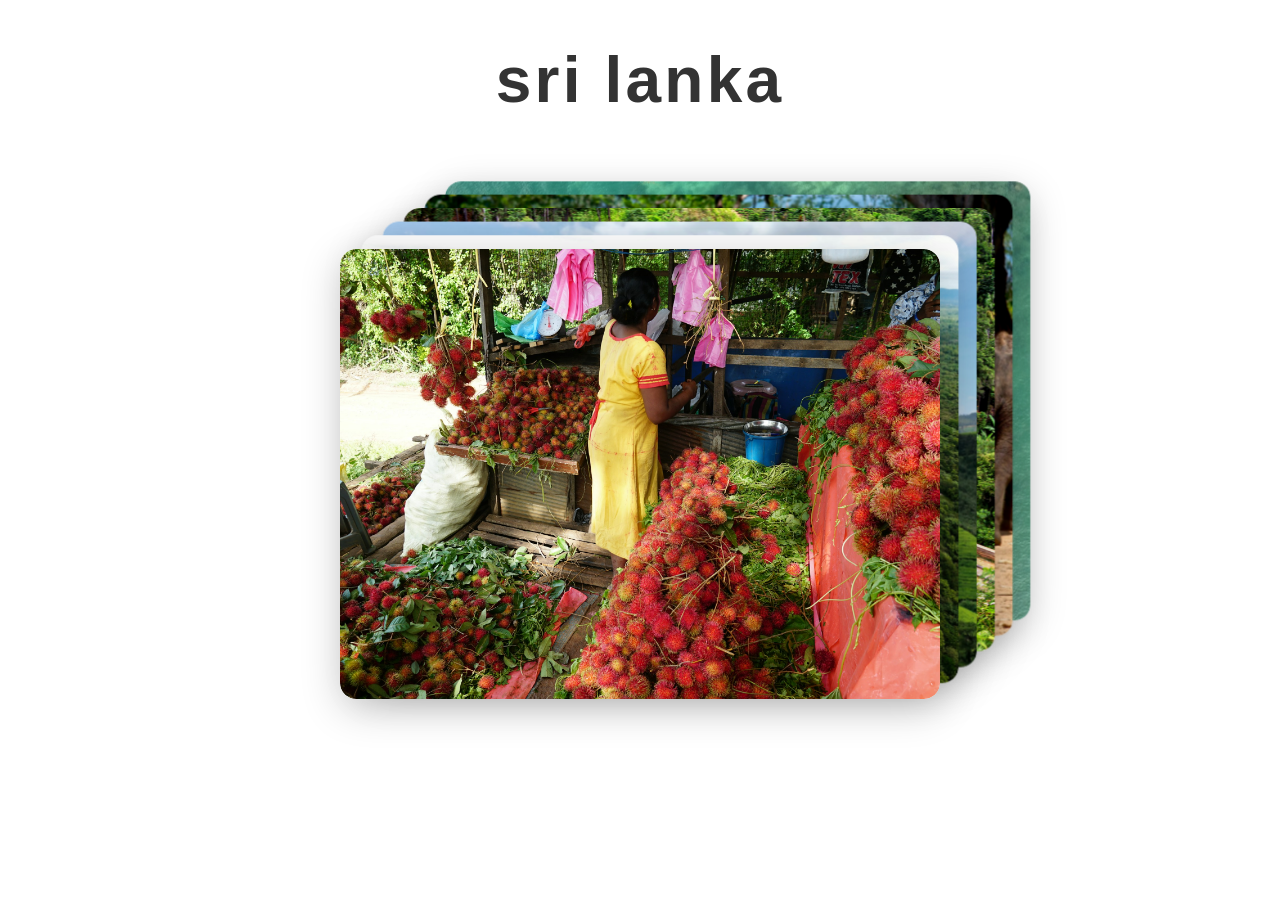
==== commit 097ffe0e: "Add files via upload" ====
--- a/index.html
+++ b/index.html
@@ -1,825 +1,110 @@
 <!DOCTYPE html>
 <html lang="en">
 <head>
-    <meta charset="UTF-8">
-    <meta name="viewport" content="width=device-width, initial-scale=1.0">
-    <title>Surge AutoTech Limited</title>
-    <link href="https://cdnjs.cloudflare.com/ajax/libs/font-awesome/6.0.0/css/all.min.css" rel="stylesheet">
-    <style>
-        * {
-            margin: 0;
-            padding: 0;
-            box-sizing: border-box;
-        }
-
-        body {
-            font-family: 'Arial', sans-serif;
-            line-height: 1.6;
-            color: #333;
-            background: #000;
-            overflow-x: hidden;
-        }
-
-        /* Header & Navigation */
-        .header {
-            position: fixed;
-            top: 0;
-            width: 100%;
-            z-index: 1000;
-            transition: all 0.3s ease;
-        }
-
-        .header.scrolled {
-            backdrop-filter: blur(10px);
-            box-shadow: 0 2px 20px rgba(255, 0, 23, 0.3);
-        }
-
-        .nav-container {
-            max-width: 1200px;
-            margin: 0 auto;
-            padding: 0 20px;
-            display: flex;
-            justify-content: space-between;
-            align-items: center;
-            height: 80px;
-        }
-
-        .logo {
-            font-size: 1.5rem;
-            font-weight: bold;
-            color: #fff;
-            text-decoration: none;
-            background:#FFFFFF;
-            -webkit-background-clip: text;
-            -webkit-text-fill-color: transparent;
-            background-clip: text;
-        }
-
-        .nav-menu {
-            display: flex;
-            list-style: none;
-            gap: 2rem;
-            transition: all 0.3s ease;
-        }
-
-        .nav-menu a {
-            color: #fff;
-            text-decoration: none;
-            font-weight: 500;
-            transition: all 0.3s ease;
-            position: relative;
-        }
-
-        .nav-menu a:hover {
-            color: #ff0017;
-        }
-
-        .nav-menu a::after {
-            content: '';
-            position: absolute;
-            bottom: -5px;
-            left: 0;
-            width: 0;
-            height: 2px;
-            background: linear-gradient(45deg, #ff0017, #005bdd);
-            transition: width 0.3s ease;
-        }
-
-        .nav-menu a:hover::after {
-            width: 100%;
-        }
-
-        .mobile-menu-btn {
-            display: none;
-            color: #fff;
-            font-size: 1.5rem;
-            cursor: pointer;
-            z-index: 1001;
-        }
-
-        /* Hero Section */
-
-        .hero {
-            height: 100vh;
-            background: 
-                linear-gradient(rgba(0, 0, 0, 0.7), rgba(0, 0, 0, 0.5)),
-                url('data:image/svg+xml,<svg xmlns="http://www.w3.org/2000/svg" width="200" height="200"><defs><filter id="noise"><feTurbulence type="turbulence" baseFrequency="0.9" numOctaves="4" stitchTiles="stitch"/><feColorMatrix type="saturate" values="0"/></filter></defs><rect width="100%" height="100%" filter="url(%23noise)" opacity="0.5"/></svg>'),
-                url('data:image/svg+xml,<svg xmlns="http://www.w3.org/2000/svg" viewBox="0 0 1200 800"><rect fill="%23111" width="1200" height="800"/><polygon fill="%23ff0017" opacity="0.1" points="0,800 400,600 800,700 1200,500 1200,800"/><polygon fill="%23005bdd" opacity="0.1" points="0,300 300,100 600,200 900,0 1200,100 1200,0 0,0"/></svg>');
-            background-size: cover, 200px 200px, cover;
-            background-position: center, 0 0, center;
-            background-repeat: no-repeat, repeat, no-repeat;
-            display: flex;
-            align-items: center;
-            justify-content: center;
-            text-align: center;
-            position: relative;
-        }
-
-        .hero-content {
-            max-width: 1000px;
-            padding: 0 20px;
-            animation: fadeInUp 1s ease;
-        }
-
-        .hero-logo {
-            width: 765px;
-            height: 200px;
-            max-width: 90%;
-            height: auto;
-            margin-bottom: 2rem;
-            object-fit: contain;
-            opacity: 0.8;
-        }
-
-        .hero h1 {
-            font-size: 4rem;
-            color: #fff;
-            margin-bottom: 1rem;
-            font-weight: 300;
-            letter-spacing: 2px;
-        }
-
-        .hero .highlight {
-            background:#005bdd;
-            -webkit-background-clip: text;
-            -webkit-text-fill-color: transparent;
-            background-clip: text;
-            font-weight: bold;
-        }
-
-        .hero p {
-            font-size: 1.3rem;
-            color: #ccc;
-            margin-bottom: 2rem;
-            font-weight: 300;
-        }
-
-        .cta-buttons {
-            display: flex;
-            gap: 1rem;
-            justify-content: center;
-            flex-wrap: wrap;
-        }
-
-        .btn {
-            padding: 15px 30px;
-            text-decoration: none;
-            font-weight: 500;
-            border-radius: 50px;
-            transition: all 0.3s ease;
-            display: inline-block;
-            text-transform: uppercase;
-            letter-spacing: 1px;
-            position: relative;
-            overflow: hidden;
-        }
-
-        .btn-primary {
-            background: linear-gradient(45deg, #ff0017, #005bdd);
-            color: #fff;
-            border: none;
-        }
-
-        .btn-primary:hover {
-            transform: translateY(-3px);
-            box-shadow: 0 10px 30px rgba(255, 0, 23, 0.4);
-        }
-
-        .btn-secondary {
-            background: transparent;
-            color: #fff;
-            border: 2px solid #fff;
-        }
-
-        .btn-secondary:hover {
-            background: #fff;
-            color: #000;
-            transform: translateY(-3px);
-        }
-
-        /* Services Preview Section */
-        .services-preview {
-            padding: 100px 0;
-            background: #111;
-        }
-
-        .container {
-            max-width: 1200px;
-            margin: 0 auto;
-            padding: 0 20px;
-        }
-
-        .section-title {
-            text-align: center;
-            margin-bottom: 4rem;
-        }
-
-        .section-title h2 {
-            font-size: 3rem;
-            color: #fff;
-            font-weight: 300;
-            margin-bottom: 1rem;
-        }
-
-        .section-title .highlight {
-            background: linear-gradient(45deg, #ff0017, #005bdd);
-            -webkit-background-clip: text;
-            -webkit-text-fill-color: transparent;
-            background-clip: text;
-            font-weight: bold;
-        }
-
-        .section-title p {
-            color: #ccc;
-            font-size: 1.1rem;
-        }
-
-        .services-grid {
-            display: grid;
-            grid-template-columns: repeat(auto-fit, minmax(280px, 1fr));
-            gap: 2rem;
-            margin-top: 3rem;
-        }
-
-        .service-card {
-            background: rgba(255, 255, 255, 0.05);
-            border-radius: 20px;
-            padding: 2rem;
-            text-align: center;
-            transition: all 0.3s ease;
-            border: 1px solid rgba(255, 255, 255, 0.1);
-            position: relative;
-            overflow: hidden;
-        }
-
-        .service-card::before {
-            content: '';
-            position: absolute;
-            top: 0;
-            left: -100%;
-            width: 100%;
-            height: 100%;
-            background: linear-gradient(90deg, transparent, rgba(255, 0, 23, 0.1), transparent);
-            transition: left 0.5s ease;
-        }
-
-        .service-card:hover::before {
-            left: 100%;
-        }
-
-        .service-card:hover {
-            transform: translateY(-10px);
-            box-shadow: 0 20px 40px rgba(255, 0, 23, 0.2);
-            border-color: rgba(255, 0, 23, 0.3);
-        }
-
-        .service-icon {
-            font-size: 3rem;
-            margin-bottom: 1rem;
-            background: linear-gradient(360deg, #ff0017, #005bdd);
-            -webkit-background-clip: text;
-            -webkit-text-fill-color: transparent;
-            background-clip: text;
-        }
-
-        .service-card h3 {
-            color: #fff;
-            font-size: 1.5rem;
-            margin-bottom: 1rem;
-            font-weight: 600;
-        }
-
-        .service-card p {
-            color: #ccc;
-            line-height: 1.6;
-        }
-
-        /* Features Section */
-        .features {
-            padding: 100px 0;
-            background: #000;
-        }
-
-        .features-grid {
-            display: grid;
-            grid-template-columns: repeat(auto-fit, minmax(300px, 1fr));
-            gap: 3rem;
-            align-items: center;
-        }
-
-        .features-content h2 {
-            font-size: 2.5rem;
-            color: #fff;
-            margin-bottom: 2rem;
-            font-weight: 300;
-        }
-
-        .features-list {
-            list-style: none;
-        }
-
-        .features-list li {
-            color: #ccc;
-            margin-bottom: 1rem;
-            display: flex;
-            align-items: center;
-            font-size: 1.1rem;
-        }
-
-        .features-list i {
-            color: #ff0017;
-            margin-right: 1rem;
-            font-size: 1.2rem;
-        }
-
-        .features-visual {
-            text-align: center;
-        }
-
-        .stats-grid {
-            display: grid;
-            grid-template-columns: repeat(2, 1fr);
-            gap: 2rem;
-        }
-
-        .stat-item {
-            text-align: center;
-            padding: 2rem;
-            background: rgba(255, 255, 255, 0.05);
-            border-radius: 15px;
-            border: 1px solid rgba(255, 255, 255, 0.1);
-        }
-
-        .stat-number {
-            font-size: 3rem;
-            font-weight: bold;
-            background: linear-gradient(45deg, #ff0017, #005bdd);
-            -webkit-background-clip: text;
-            -webkit-text-fill-color: transparent;
-            background-clip: text;
-        }
-
-        .stat-label {
-            color: #ccc;
-            font-size: 0.9rem;
-            text-transform: uppercase;
-            letter-spacing: 1px;
-        }
-
-        /* Footer */
-        .footer {
-            background: #111;
-            padding: 50px 0 20px;
-            border-top: 1px solid rgba(255, 255, 255, 0.1);
-        }
-
-        .footer-content {
-            display: grid;
-            grid-template-columns: repeat(auto-fit, minmax(250px, 1fr));
-            gap: 2rem;
-            margin-bottom: 2rem;
-        }
-
-        .footer-section h3 {
-            color: #fff;
-            margin-bottom: 1rem;
-            font-size: 1.3rem;
-        }
-
-        .footer-section p, .footer-section a {
-            color: #ccc;
-            text-decoration: none;
-            line-height: 1.8;
-        }
-
-        .footer-section a:hover {
-            color: #ff0017;
-        }
-
-        .social-links {
-            display: flex;
-            gap: 1rem;
-            margin-top: 1rem;
-        }
-
-        .social-links a {
-            width: 40px;
-            height: 40px;
-            background: rgba(255, 255, 255, 0.1);
-            border-radius: 50%;
-            display: flex;
-            align-items: center;
-            justify-content: center;
-            transition: all 0.3s ease;
-        }
-
-        .social-links a:hover {
-            background: linear-gradient(45deg, #ff0017, #005bdd);
-            transform: translateY(-3px);
-        }
-
-        .footer-bottom {
-            text-align: center;
-            padding-top: 2rem;
-            border-top: 1px solid rgba(255, 255, 255, 0.1);
-            color: #666;
-        }
-
-        /* Animations */
-        @keyframes fadeInUp {
-            from {
-                opacity: 0;
-                transform: translateY(30px);
-            }
-            to {
-                opacity: 1;
-                transform: translateY(0);
-            }
-        }
-
-        /* Mobile Responsiveness */
-        @media (max-width: 768px) {
-            .mobile-menu-btn {
-                display: block;
-            }
-
-            .nav-menu {
-                position: absolute;
-                top: 80px;
-                left: 0;
-                right: 0;
-                background: rgba(0, 0, 0, 0.98);
-                backdrop-filter: blur(10px);
-                flex-direction: column;
-                padding: 20px;
-                gap: 0;
-                border-top: 1px solid rgba(255, 255, 255, 0.1);
-                transform: translateY(-100%);
-                opacity: 0;
-                visibility: hidden;
-                transition: all 0.3s ease;
-            }
-
-            .nav-menu.active {
-                transform: translateY(0);
-                opacity: 1;
-                visibility: visible;
-            }
-
-            .nav-menu li {
-                margin: 0;
-                border-bottom: 1px solid rgba(255, 255, 255, 0.1);
-            }
-
-            .nav-menu li:last-child {
-                border-bottom: none;
-            }
-
-            .nav-menu li a {
-                display: block;
-                padding: 15px 0;
-                font-size: 1.1rem;
-            }
-
-            .hero h1 {
-                font-size: 2.5rem;
-            }
-
-            .hero p {
-                font-size: 1.1rem;
-            }
-
-            .section-title h2 {
-                font-size: 2rem;
-            }
-
-            .cta-buttons {
-                flex-direction: column;
-                align-items: center;
-            }
-
-            .btn {
-                width: 250px;
-                text-align: center;
-            }
-
-            .stats-grid {
-                grid-template-columns: 1fr;
-            }
-
-            .hero-logo {
-                width: 80%;
-                max-width: 400px;
-                margin-bottom: 1.5rem;
-            }
-        }
-
-        @media (max-width: 480px) {
-            .nav-container {
-                padding: 0 15px;
-            }
-
-            .hero h1 {
-                font-size: 2rem;
-            }
-
-            .service-card, .stat-item {
-                padding: 1.5rem;
-            }
-        }
-    </style>
+  <meta charset="UTF-8">
+  <meta name="viewport" content="width=device-width, initial-scale=1.0">
+  <meta name="description" content="Sri Lanka 2026 - Interactive cinematic card stack experience">
+  <title>Sri Lanka 2026</title>
+  <link rel="stylesheet" href="css/styles.css">
 </head>
 <body>
-    <!-- Header -->
-    <header class="header" id="header">
-        <nav class="nav-container">
-            <a href="#home" class="logo">Surge AutoTech</a>
-            <ul class="nav-menu">
-                <li><a href="#home">Home</a></li>
-                <li><a href="services.html">Services</a></li>
-                <li><a href="about.html">About</a></li>
-                <li><a href="contact.html">Contact</a></li>
-            </ul>
-            <div class="mobile-menu-btn">
-                <i class="fas fa-bars"></i>
+  <header class="main-header" id="mainHeader">
+    <h1 class="main-title">sri lanka</h1>
+  </header>
+
+  <main class="container">
+    <div class="card-stack" id="cardStack">
+      <article class="card" data-card-index="0">
+        <div class="card-inner">
+          <img src="images/negombo.jpg" alt="Sri Lanka Memory 1" class="card-image">
+          <div class="card-overlay">
+            <h2 class="card-title-center">Negombo</h2>
+            <div class="card-text-bottom">
+              <p class="card-description">Day 1 to Day 3</p>
             </div>
-        </nav>
-    </header>
+          </div>
+        </div>
+      </article>
 
-    <!-- Hero Section -->
-    <section class="hero" id="home">
-        <div class="hero-content">
-            <img src="logo.png" alt="Surge AutoTech Limited Logo" class="hero-logo">
-            <h1>For All <span class="highlight">Automotive</span> Repairs</h1>
-            <p>We are a local automotive mechanic that prides itself in honest work. Our Team of experienced staff will make sure you are well taken care of.</p>
-            <div class="cta-buttons">
-                <a href="#services" class="btn btn-primary">Explore Services</a>
-                <a href="contact.html" class="btn btn-secondary">Contact Us</a>
+      <article class="card" data-card-index="1">
+        <div class="card-inner">
+          <img src="images/sigiriya.jpg" alt="Sri Lanka Memory 2" class="card-image">
+          <div class="card-overlay">
+            <h2 class="card-title-center">Sigiriya</h2>
+            <div class="card-text-bottom">
+              <p class="card-description">Day 3 to Day 6</p>
             </div>
+          </div>
         </div>
-    </section>
+      </article>
 
-    <!-- Services Preview -->
-    <section class="services-preview" id="services">
-        <div class="container">
-            <div class="section-title">
-                <h2>Our <span class="highlight">Signature</span> Services</h2>
-                <p>Comprehensive automotive solutions delivered with precision and expertise</p>
+      <article class="card" data-card-index="2">
+        <div class="card-inner">
+          <img src="images/nuwara.jpg" alt="Sri Lanka Memory 3" class="card-image">
+          <div class="card-overlay">
+            <h2 class="card-title-center">Nuwara Eliya</h2>
+            <div class="card-text-bottom">
+              <p class="card-description">Day 6 to Day 8</p>
             </div>
-            
-            <div class="services-grid">
-                <div class="service-card">
-                    <div class="service-icon">
-                        <i class="fas fa-search"></i>
-                    </div>
-                    <h3>Advanced Diagnostics</h3>
-                    <p>Various diagnostic issues. Engine check light, ABS, SRS, Service light and more. We can do it all.</p>
-                </div>
-                
-                <div class="service-card">
-                    <div class="service-icon">
-                        <i class="fas fa-tools"></i>
-                    </div>
-                    <h3>Expert Repairs</h3>
-                    <p>Comprehensive repair services from Suspension, Engine and Auto Electrical repairs, performed by certified technicians. Free WINZ Quotes</p>
-                </div>
-                
-                <div class="service-card">
-                    <div class="service-icon">
-                        <i class="fas fa-circle"></i>
-                    </div>
-                    <h3>Premium Tyres</h3>
-                    <p>After Tyres? Supply & Installation of new or used tyres with wheel balancing that will provide safety on every journey.</p>
-                </div>
-                
-                <div class="service-card">
-                    <div class="service-icon">
-                        <i class="fas fa-certificate"></i>
-                    </div>
-                    <h3>W.O.F Inspection</h3>
-                    <p>Thorough Warrant of Fitness inspections ensuring your vehicle meets all safety and regulatory requirements. Bookings not required.</p>
-                </div>
-                <div class="service-card">
-                    <div class="service-icon">
-                        <i class="fas fa-filter"></i>
-                    </div>
-                    <h3>Service Maintenance</h3>
-                    <p>Various levels of Service packages including Diesel Service. Our team will thoroughly service your vehicle to make sure your engine is in tip top shape.</p>
-                </div>
-                <div class="service-card">
-                    <div class="service-icon">
-                        <i class="fas fa-check"></i>
-                    </div>
-                    <h3><a href="services.html" style="color: inherit; text-decoration: none;">More Services</a></h3>
-                    <p><a href="services.html" style="color: inherit; text-decoration: none;">Click here to see more of the services we offer.</a></p>
-                </div>
+          </div>
+        </div>
+      </article>
+
+      <article class="card" data-card-index="3">
+        <div class="card-inner">
+          <img src="images/ella.jpg" alt="Sri Lanka Memory 4" class="card-image">
+          <div class="card-overlay">
+            <h2 class="card-title-center">Ella</h2>
+            <div class="card-text-bottom">
+              <p class="card-description">Day 8 to Day 9</p>
             </div>
+          </div>
         </div>
-    </section>
+      </article>
 
-    <!-- Features Section -->
-    <section class="features">
-        <div class="container">
-            <div class="features-grid">
-                <div class="features-content">
-                    <h2>Why Choose <span class="highlight">Surge AutoTech</span></h2>
-                    <ul class="features-list">
-                        <li><i class="fas fa-check"></i> Certified Technicians</li>
-                        <li><i class="fas fa-check"></i> Professional Equipment</li>
-                        <li><i class="fas fa-check"></i> Family owned and operated</li>
-                        <li><i class="fas fa-check"></i> Transparent Pricing</li>
-                        <li><i class="fas fa-check"></i> Same-Day Service Available</li>
-                        <li><i class="fas fa-check"></i> Premium Customer Experience</li>
-                    </ul>
-                </div>
-                
-                <div class="features-visual">
-                    <div class="stats-grid">
-                        <div class="stat-item">
-                            <div class="stat-number">500+</div>
-                            <div class="stat-label">Happy Clients</div>
-                        </div>
-                        <div class="stat-item">
-                            <div class="stat-number">15+</div>
-                            <div class="stat-label">Combined Years Experience</div>
-                        </div>
-                        <div class="stat-item">
-                            <div class="stat-number">98%</div>
-                            <div class="stat-label">Google Rating</div>
-                        </div>
-                        <div class="stat-item">
-                            <div class="stat-number">2018</div>
-                            <div class="stat-label">Proudly opened since</div>
-                        </div>
-                    </div>
-                </div>
+      <article class="card" data-card-index="4">
+        <div class="card-inner">
+          <img src="images/udaw.jpg" alt="Sri Lanka Memory 5" class="card-image">
+          <div class="card-overlay">
+            <h2 class="card-title-center">Udawalawa</h2>
+            <div class="card-text-bottom">
+              <p class="card-description">Day 9 to Day 11</p>
             </div>
+          </div>
         </div>
-    </section>
+      </article>
 
-    <!-- Footer -->
-    <footer class="footer">
-        <div class="container">
-            <div class="footer-content">
-                <div class="footer-section">
-                    <h3>Surge AutoTech Limited</h3>
-                    <p>Premium automotive excellence delivered with precision and care. Your trusted partner for all automotive needs.</p>
-                    <div class="social-links">
-                        <a href="https://www.facebook.com/SurgeAutoTech/"><i class="fab fa-facebook-f"></i></a>
-                        <a href="https://g.co/kgs/To5rhvo"><i class="fab fa-google"></i></a>
-                    </div>
-                </div>
-                
-                <div class="footer-section">
-                    <h3>Quick Links</h3>
-                    <p><a href="services.html">Our Services</a></p>
-                    <p><a href="about.html">About Us</a></p>
-                    <p><a href="contact.html">Contact</a></p>
-                </div>
-                
-                <div class="footer-section">
-                    <h3>Services</h3>
-                    <p><a href="index.html#services">Diagnostics</a></p>
-                    <p><a href="index.html#services">Repairs</a></p>
-                    <p><a href="index.html#services">Tyres</a></p>
-                    <p><a href="index.html#services">W.O.F Inspection</a></p>
-                    <p><a href="index.html#services">Service Maintenance</a></p>
-                </div>
-                
-                <div class="footer-section">
-                    <h3>Contact Info</h3>
-                    <p><i class="fas fa-map-marker-alt"></i> 6 Mana Place, Wiri, Auckland, 2104</p>
-                    <p><i class="fas fa-phone"></i> (09) 263 9408</p>
-                    <p><i class="fas fa-phone"></i> (021) 1750 720</p>
-                    <p><i class="fas fa-envelope"></i> surgeautotech@gmail.com</p>
-                    <p><i class="fas fa-clock"></i> Mon-Fri: 8AM-5:30PM</p>
-                </div>
+      <article class="card" data-card-index="5">
+        <div class="card-inner">
+          <img src="images/weli.jpg" alt="Sri Lanka Memory 6" class="card-image">
+          <div class="card-overlay">
+            <h2 class="card-title-center">Weligama</h2>
+            <div class="card-text-bottom">
+              <p class="card-description">Day 11 to Day 15</p>
             </div>
-            
-            <div class="footer-bottom">
-                <p>&copy; 2025 Surge AutoTech Limited. All rights reserved.</p>
-            </div>
+          </div>
         </div>
-    </footer>
+      </article>
+    </div>
+  </main>
 
-    <script>
-        // Header scroll effect
-        window.addEventListener('scroll', () => {
-            const header = document.getElementById('header');
-            if (window.scrollY > 100) {
-                header.classList.add('scrolled');
-            } else {
-                header.classList.remove('scrolled');
-            }
-        });
+  <div class="modal-overlay" id="modalOverlay">
+    <div class="modal-content">
+      <button class="modal-close" id="modalClose" aria-label="Close enlarged card">
+        <svg width="32" height="32" viewBox="0 0 32 32">
+          <path d="M8 8 L24 24 M24 8 L8 24" stroke="white" stroke-width="2" stroke-linecap="round"/>
+        </svg>
+      </button>
+      <img src="" alt="" class="modal-image" id="modalImage">
+      <div class="modal-text">
+        <h2 class="modal-title" id="modalTitle"></h2>
+        <p class="modal-description" id="modalDescription"></p>
+      </div>
+    </div>
+  </div>
 
-        // Smooth scrolling for navigation links
-        document.querySelectorAll('a[href^="#"]').forEach(anchor => {
-            anchor.addEventListener('click', function (e) {
-                e.preventDefault();
-                const target = document.querySelector(this.getAttribute('href'));
-                if (target) {
-                    target.scrollIntoView({
-                        behavior: 'smooth',
-                        block: 'start'
-                    });
-                }
-            });
-        });
-
-        // Fixed Mobile menu toggle
-        const mobileMenuBtn = document.querySelector('.mobile-menu-btn');
-        const navMenu = document.querySelector('.nav-menu');
-
-        if (mobileMenuBtn && navMenu) {
-            mobileMenuBtn.addEventListener('click', () => {
-                navMenu.classList.toggle('active');
-            });
-
-            // Close menu when clicking on a link
-            navMenu.querySelectorAll('a').forEach(link => {
-                link.addEventListener('click', () => {
-                    navMenu.classList.remove('active');
-                });
-            });
-
-            // Close menu when clicking outside
-            document.addEventListener('click', (e) => {
-                if (!mobileMenuBtn.contains(e.target) && !navMenu.contains(e.target)) {
-                    navMenu.classList.remove('active');
-                }
-            });
-        }
-
-        // Service cards hover effects
-        const serviceCards = document.querySelectorAll('.service-card');
-        serviceCards.forEach(card => {
-            card.addEventListener('mouseenter', () => {
-                card.style.transform = 'translateY(-10px) scale(1.02)';
-            });
-            
-            card.addEventListener('mouseleave', () => {
-                card.style.transform = 'translateY(0) scale(1)';
-            });
-        });
-
-        // Stats counter animation
-        const observerOptions = {
-            threshold: 0.5,
-            rootMargin: '0px 0px -100px 0px'
-        };
-
-        const observer = new IntersectionObserver((entries) => {
-            entries.forEach(entry => {
-                if (entry.isIntersecting) {
-                    const statNumbers = entry.target.querySelectorAll('.stat-number');
-                    statNumbers.forEach(stat => {
-                        const finalNumber = stat.textContent;
-                        animateCounter(stat, finalNumber);
-                    });
-                    observer.unobserve(entry.target);
-                }
-            });
-        }, observerOptions);
-
-        const statsSection = document.querySelector('.stats-grid');
-        if (statsSection) {
-            observer.observe(statsSection);
-        }
-
-        function animateCounter(element, finalNumber) {
-            const isPercentage = finalNumber.includes('%');
-            const isPlus = finalNumber.includes('+');
-            const isTime = finalNumber.includes('/');
-            
-            let numericValue = parseInt(finalNumber.replace(/[^\d]/g, ''));
-            let current = 0;
-            const increment = numericValue / 50;
-            
-            const timer = setInterval(() => {
-                current += increment;
-                if (current >= numericValue) {
-                    current = numericValue;
-                    clearInterval(timer);
-                }
-                
-                let displayValue = Math.floor(current);
-                if (isPercentage) displayValue += '%';
-                if (isPlus) displayValue += '+';
-                if (isTime) displayValue = finalNumber; // Keep original format for 24/7
-                
-                element.textContent = displayValue;
-            }, 30);
-        }
-
-        // Add loading animation
-        window.addEventListener('load', () => {
-            document.body.style.opacity = '0';
-            document.body.style.transition = 'opacity 0.5s ease';
-            setTimeout(() => {
-                document.body.style.opacity = '1';
-            }, 100);
-        });
-    </script>
+  <script src="js/card-stack.js"></script>
+  <script src="js/animations.js"></script>
+  <script src="js/main.js"></script>
 </body>
-</html>+</html>
--- a/css/styles.css
+++ b/css/styles.css
@@ -0,0 +1,5 @@
+@import url('reset.css');
+@import url('variables.css');
+@import url('layout.css');
+@import url('cards.css');
+@import url('animations.css');
